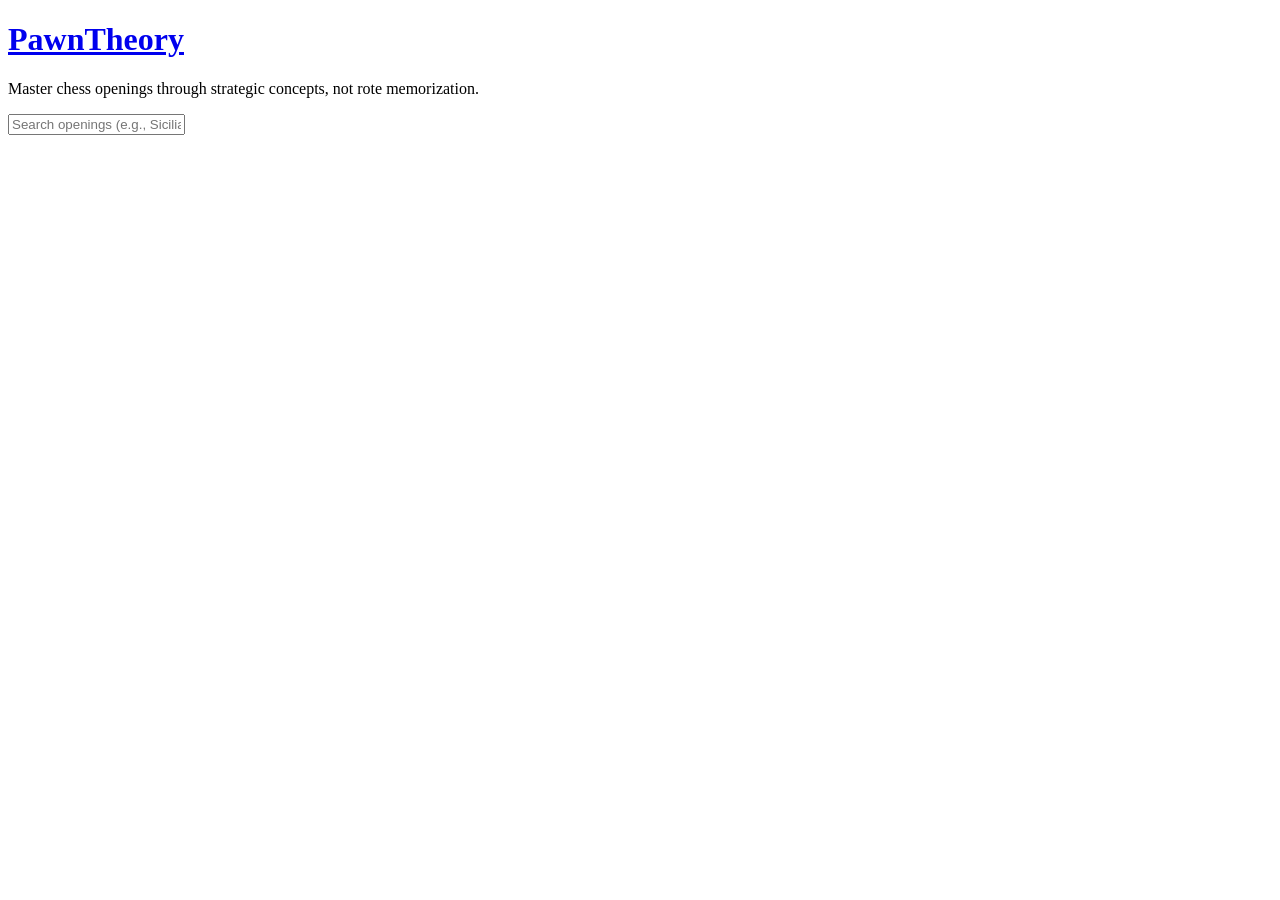
==== index.html @ f6e1261e "Create index.html" ====
<!DOCTYPE html>
<html lang="en">
<head>
    <meta charset="UTF-8">
    <meta name="viewport" content="width=device-width, initial-scale=1.0">
    <title>PawnTheory - Learn Chess Openings</title>
    <link rel="stylesheet" href="css/style.css">
</head>
<body>

    <header>
        <h1><a href="index.html">PawnTheory</a></h1>
        <p style="color: var(--text-muted); margin-top: 0.5rem;">Master chess openings through strategic concepts, not rote memorization.</p>
        <div class="search-container">
            <input type="text" id="searchBar" placeholder="Search openings (e.g., Sicilian, Italian)...">
        </div>
    </header>

    <main class="openings-grid" id="gridContainer">
        </main>

    <script src="js/openingsData.js"></script>
    <script src="js/script.js"></script>
</body>
</html>
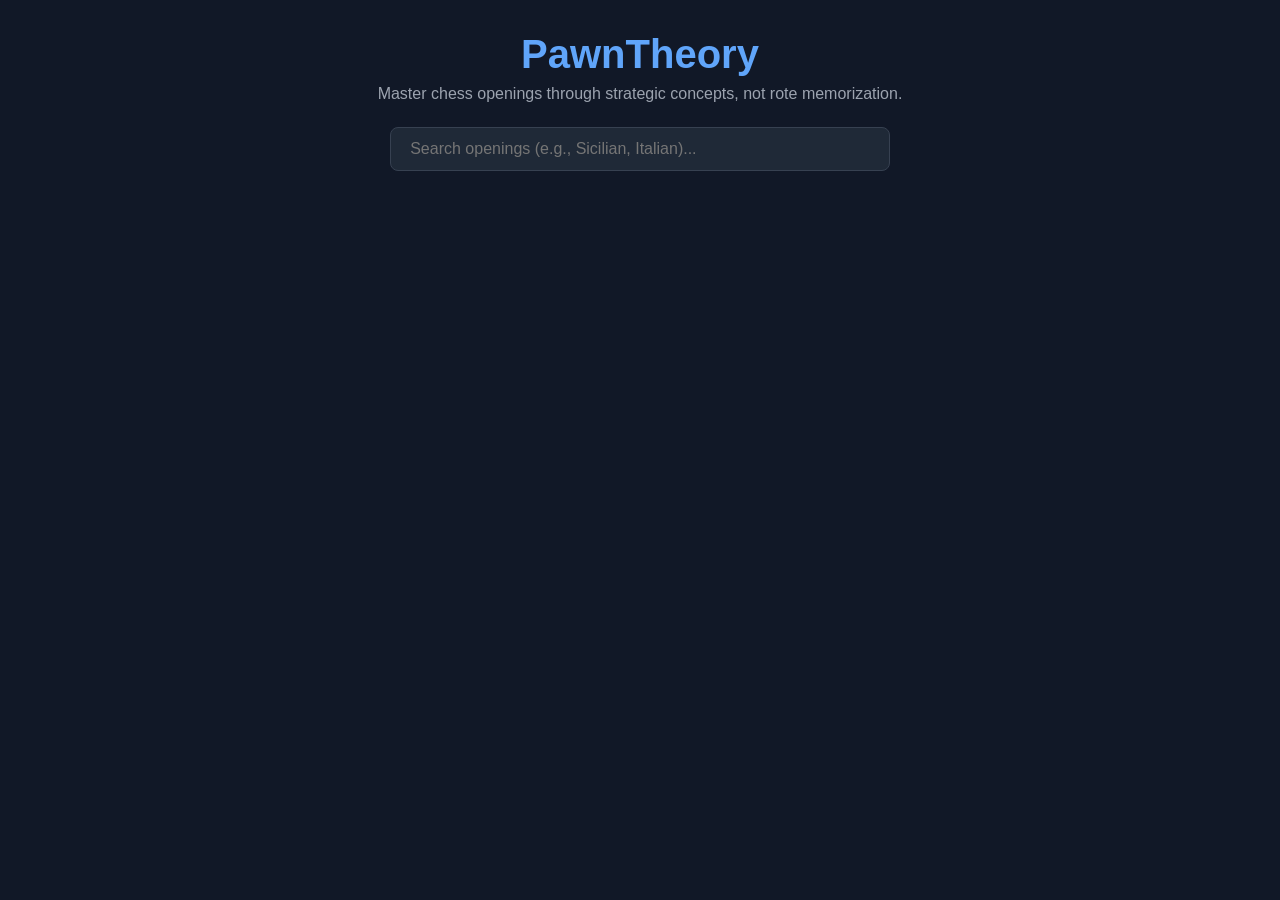
==== commit 2fd338fe: "Update index.html" ====
--- a/index.html
+++ b/index.html
@@ -12,7 +12,7 @@
         <h1><a href="index.html">PawnTheory</a></h1>
         <p style="color: var(--text-muted); margin-top: 0.5rem;">Master chess openings through strategic concepts, not rote memorization.</p>
         <div class="search-container">
-            <input type="text" id="searchBar" placeholder="Search openings (e.g., Sicilian, Italian)...">
+            <input type="text" id="searchBar" placeholder="Search openings (e.g., Sicilian, Italian)..." autocomplete="off">
         </div>
     </header>
 
--- a/css/style.css
+++ b/css/style.css
@@ -0,0 +1,252 @@
+/* css/style.css */
+:root {
+    --bg-main: #111827;
+    --bg-card: #1f2937;
+    --bg-card-hover: #374151;
+    --accent-blue: #60a5fa;
+    --accent-dark-blue: #2563eb;
+    --text-main: #f9fafb;
+    --text-muted: #9ca3af;
+    --border-color: #374151;
+    
+    --type-solid: #34d399;
+    --type-best: #60a5fa;
+    --type-risky: #f87171;
+}
+
+* {
+    box-sizing: border-box;
+    margin: 0;
+    padding: 0;
+    font-family: 'Segoe UI', Tahoma, Geneva, Verdana, sans-serif;
+}
+
+body {
+    background-color: var(--bg-main);
+    color: var(--text-main);
+    padding: 2rem;
+    min-height: 100vh;
+}
+
+header {
+    max-width: 1200px;
+    margin: 0 auto 3rem auto;
+    text-align: center;
+}
+
+header h1 a {
+    color: var(--accent-blue);
+    text-decoration: none;
+    font-size: 2.5rem;
+    font-weight: 800;
+}
+
+/* Homepage Search & Grid */
+.search-container {
+    margin: 1.5rem 0;
+}
+
+#searchBar {
+    width: 100%;
+    max-width: 500px;
+    padding: 0.75rem 1.2rem;
+    border-radius: 8px;
+    border: 1px solid var(--border-color);
+    background-color: var(--bg-card);
+    color: var(--text-main);
+    font-size: 1rem;
+}
+
+.openings-grid {
+    display: grid;
+    grid-template-columns: repeat(auto-fill, minmax(300px, 1fr));
+    gap: 1.5rem;
+    max-width: 1200px;
+    margin: 2rem auto;
+}
+
+.card {
+    background-color: var(--bg-card);
+    border: 1px solid var(--border-color);
+    padding: 1.5rem;
+    border-radius: 12px;
+    cursor: pointer;
+    display: block;
+    transition: transform 0.2s ease, border-color 0.2s ease, background-color 0.2s ease;
+}
+
+.card:hover {
+    transform: translateY(-4px);
+    background-color: var(--bg-card-hover);
+    border-color: var(--accent-blue);
+}
+
+.card h3 {
+    color: var(--accent-blue);
+    margin-bottom: 0.5rem;
+}
+
+.card p {
+    color: var(--text-muted);
+    font-size: 0.95rem;
+    line-height: 1.4;
+}
+
+/* Interactive Lesson Engine Workspace */
+.lesson-container {
+    max-width: 900px;
+    margin: 0 auto;
+}
+
+.back-btn {
+    background: none;
+    border: 1px solid var(--border-color);
+    color: var(--text-muted);
+    padding: 0.5rem 1rem;
+    border-radius: 6px;
+    cursor: pointer;
+    margin-bottom: 1.5rem;
+    transition: border-color 0.2s ease, color 0.2s ease;
+}
+
+.back-btn:hover {
+    color: var(--text-main);
+    border-color: var(--accent-blue);
+}
+
+.engine-workspace {
+    display: flex;
+    flex-direction: column;
+    gap: 2rem;
+    margin-bottom: 2rem;
+}
+
+.board-wrapper {
+    background-color: var(--bg-card);
+    padding: 1rem;
+    border-radius: 12px;
+    border: 1px solid var(--border-color);
+    box-shadow: 0 4px 6px rgba(0, 0, 0, 0.3);
+}
+
+.content-wrapper {
+    flex: 1;
+    display: flex;
+    flex-direction: column;
+    justify-content: center;
+}
+
+.moves-tracker {
+    background-color: var(--bg-card);
+    padding: 1rem;
+    border-radius: 8px;
+    margin-bottom: 1.5rem;
+    border-left: 4px solid var(--accent-blue);
+}
+
+.move-tag {
+    display: inline-block;
+    background: #111827;
+    padding: 0.25rem 0.5rem;
+    border-radius: 4px;
+    margin-right: 0.5rem;
+    font-family: monospace;
+    font-size: 1rem;
+}
+
+.theory-block {
+    margin-bottom: 2rem;
+}
+
+.theory-block h2 {
+    margin-bottom: 0.5rem;
+}
+
+.theory-block p {
+    color: var(--text-muted);
+    line-height: 1.6;
+}
+
+/* Branch Options Layout Tree */
+.branches-container {
+    display: flex;
+    flex-direction: column;
+    gap: 1rem;
+    margin-top: 1.5rem;
+}
+
+.branch-option {
+    background-color: var(--bg-card);
+    border: 1px solid var(--border-color);
+    padding: 1.25rem;
+    border-radius: 8px;
+    cursor: pointer;
+    text-align: left;
+    transition: border-color 0.2s ease, background-color 0.2s ease;
+}
+
+.branch-option:hover {
+    border-color: var(--accent-blue);
+    background-color: var(--bg-card-hover);
+}
+
+.branch-header {
+    display: flex;
+    justify-content: space-between;
+    align-items: center;
+    margin-bottom: 0.5rem;
+}
+
+.branch-title {
+    color: var(--text-main);
+    font-weight: bold;
+    font-size: 1.1rem;
+}
+
+.badge {
+    padding: 0.25rem 0.6rem;
+    border-radius: 4px;
+    font-size: 0.75rem;
+    text-transform: uppercase;
+    font-weight: bold;
+}
+
+.badge-solid { background-color: rgba(52, 211, 153, 0.2); color: var(--type-solid); }
+.badge-best { background-color: rgba(96, 165, 250, 0.2); color: var(--type-best); }
+.badge-risky { background-color: rgba(248, 113, 113, 0.2); color: var(--type-risky); }
+
+.branch-desc {
+    color: var(--text-muted);
+    font-size: 0.95rem;
+    line-height: 1.4;
+    display: none; /* Hidden until card selection state triggers active */
+}
+
+.branch-moves {
+    margin-top: 0.75rem;
+    font-family: monospace;
+    color: var(--accent-blue);
+    display: none;
+}
+
+/* Active feedback panel states */
+.branch-option.selected {
+    border-width: 2px;
+    background-color: var(--bg-card-hover);
+}
+
+.branch-option.selected .branch-desc,
+.branch-option.selected .branch-moves {
+    display: block;
+}
+
+/* Desktop layout styling adjustments */
+@media (min-width: 768px) {
+    .engine-workspace {
+        flex-direction: row;
+        align-items: flex-start;
+    }
+    .board-wrapper {
+        flex: 0 0 400px;
+    }
+}
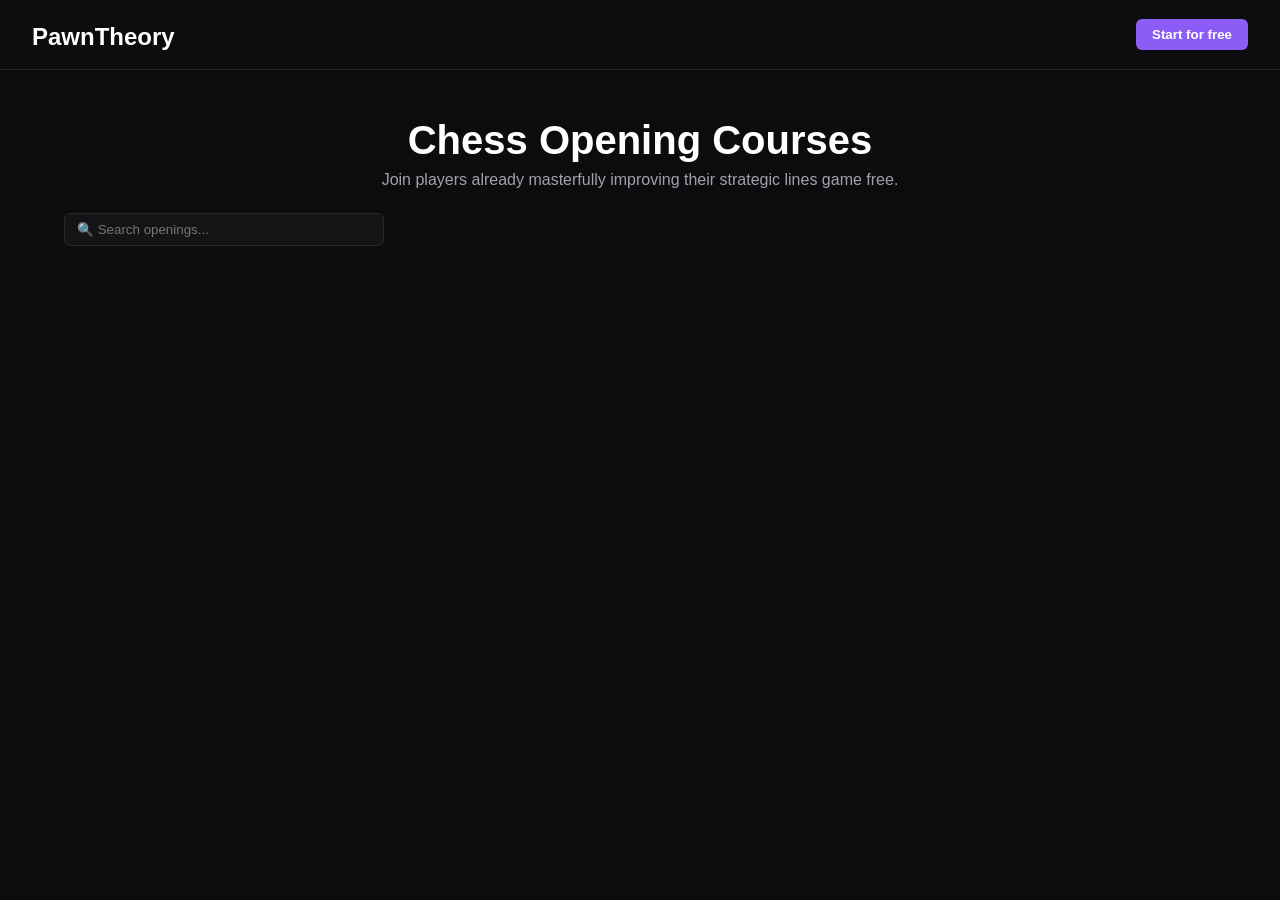
==== commit 74b93122: "Update index.html" ====
--- a/index.html
+++ b/index.html
@@ -3,23 +3,63 @@
 <head>
     <meta charset="UTF-8">
     <meta name="viewport" content="width=device-width, initial-scale=1.0">
-    <title>PawnTheory - Learn Chess Openings</title>
+    <title>PawnTheory - Chess Opening Courses</title>
     <link rel="stylesheet" href="css/style.css">
 </head>
 <body>
 
     <header>
         <h1><a href="index.html">PawnTheory</a></h1>
-        <p style="color: var(--text-muted); margin-top: 0.5rem;">Master chess openings through strategic concepts, not rote memorization.</p>
-        <div class="search-container">
-            <input type="text" id="searchBar" placeholder="Search openings (e.g., Sicilian, Italian)..." autocomplete="off">
+        <div class="nav-right-actions">
+            <button class="btn-purple">Start for free</button>
         </div>
     </header>
+
+    <section class="dashboard-title-section">
+        <h2>Chess Opening Courses</h2>
+        <p>Join players already masterfully improving their strategic lines game free.</p>
+    </section>
+
+    <div class="search-bar-row">
+        <input type="text" id="searchBar" placeholder="🔍 Search openings...">
+    </div>
 
     <main class="openings-grid" id="gridContainer">
         </main>
 
     <script src="js/openingsData.js"></script>
-    <script src="js/script.js"></script>
+    <script>
+        document.addEventListener("DOMContentLoaded", () => {
+            const gridContainer = document.getElementById("gridContainer");
+            const searchBar = document.getElementById("searchBar");
+
+            function populateGrid(filter = "") {
+                gridContainer.innerHTML = "";
+                for (const key in openingsData) {
+                    const op = openingsData[key];
+                    if (op.name.toLowerCase().includes(filter.toLowerCase())) {
+                        const card = document.createElement("div");
+                        card.className = "card";
+                        card.innerHTML = `
+                            <div class="card-mini-board-preview"></div>
+                            <div class="card-info-content">
+                                <div>
+                                    <h3>${op.name}</h3>
+                                    <p>${op.description}</p>
+                                </div>
+                                <div class="card-action-footer-text">Try the first line →</div>
+                            </div>
+                        `;
+                        card.addEventListener("click", () => {
+                            window.location.href = `lesson.html?opening=${key}`;
+                        });
+                        gridContainer.appendChild(card);
+                    }
+                }
+            }
+            searchBar.addEventListener("input", (e) => populateGrid(e.target.value));
+            populateGrid("");
+        });
+    </script>
 </body>
 </html>
--- a/css/style.css
+++ b/css/style.css
@@ -1,252 +1,297 @@
 /* css/style.css */
 :root {
-    --bg-main: #111827;
-    --bg-card: #1f2937;
-    --bg-card-hover: #374151;
-    --accent-blue: #60a5fa;
-    --accent-dark-blue: #2563eb;
-    --text-main: #f9fafb;
-    --text-muted: #9ca3af;
-    --border-color: #374151;
-    
-    --type-solid: #34d399;
-    --type-best: #60a5fa;
-    --type-risky: #f87171;
+    --bg-main: #0c0c0e;
+    --bg-panel: #141416;
+    --bg-card: #18181b;
+    --border-color: #27272a;
+    --text-primary: #ffffff;
+    --text-secondary: #a1a1aa;
+    --accent-purple: #8b5cf6;
 }
 
 * {
     box-sizing: border-box;
     margin: 0;
     padding: 0;
-    font-family: 'Segoe UI', Tahoma, Geneva, Verdana, sans-serif;
+    font-family: -apple-system, BlinkMacSystemFont, "Segoe UI", Roboto, Helvetica, Arial, sans-serif;
 }
 
 body {
     background-color: var(--bg-main);
-    color: var(--text-main);
-    padding: 2rem;
+    color: var(--text-primary);
     min-height: 100vh;
-}
-
+    display: flex;
+    flex-direction: column;
+}
+
+/* Header Navbar Configuration */
 header {
-    max-width: 1200px;
-    margin: 0 auto 3rem auto;
+    background-color: var(--bg-main);
+    padding: 1rem 2rem;
+    display: flex;
+    justify-content: space-between;
+    align-items: center;
+    border-bottom: 1px solid var(--border-color);
+}
+
+header h1 a {
+    color: var(--text-primary);
+    text-decoration: none;
+    font-size: 1.5rem;
+    font-weight: 700;
+}
+
+.nav-right-actions {
+    display: flex;
+    gap: 1rem;
+    align-items: center;
+}
+
+.btn-purple {
+    background-color: var(--accent-purple);
+    color: white;
+    border: none;
+    padding: 0.5rem 1rem;
+    border-radius: 6px;
+    font-weight: 600;
+    cursor: pointer;
+}
+
+/* Dashboard UI Layout Grid */
+.dashboard-title-section {
     text-align: center;
-}
-
-header h1 a {
-    color: var(--accent-blue);
-    text-decoration: none;
+    margin: 3rem auto 1.5rem auto;
+}
+
+.dashboard-title-section h2 {
     font-size: 2.5rem;
     font-weight: 800;
-}
-
-/* Homepage Search & Grid */
-.search-container {
-    margin: 1.5rem 0;
+    margin-bottom: 0.5rem;
+}
+
+.dashboard-title-section p {
+    color: var(--text-secondary);
+}
+
+.search-bar-row {
+    max-width: 1200px;
+    width: 100%;
+    margin: 0 auto 2rem auto;
+    padding: 0 1.5rem;
 }
 
 #searchBar {
     width: 100%;
-    max-width: 500px;
-    padding: 0.75rem 1.2rem;
-    border-radius: 8px;
-    border: 1px solid var(--border-color);
-    background-color: var(--bg-card);
-    color: var(--text-main);
-    font-size: 1rem;
+    max-width: 320px;
+    padding: 0.5rem 0.75rem;
+    background-color: var(--bg-panel);
+    border: 1px solid var(--border-color);
+    border-radius: 6px;
+    color: white;
 }
 
 .openings-grid {
     display: grid;
-    grid-template-columns: repeat(auto-fill, minmax(300px, 1fr));
-    gap: 1.5rem;
+    grid-template-columns: repeat(auto-fill, minmax(500px, 1fr));
+    gap: 2rem;
     max-width: 1200px;
+    width: 100%;
+    margin: 0 auto;
+    padding: 0 1.5rem 3rem 1.5rem;
+}
+
+/* Horizontal Chessreps Style Dashboard Cards */
+.card {
+    background-color: var(--bg-panel);
+    border: 1px solid var(--border-color);
+    border-radius: 12px;
+    padding: 1.25rem;
+    display: flex;
+    gap: 1.25rem;
+    cursor: pointer;
+    align-items: center;
+    transition: transform 0.15s ease, border-color 0.15s ease;
+}
+
+.card:hover {
+    transform: translateY(-2px);
+    border-color: #3f3f46;
+}
+
+.card-mini-board-preview {
+    width: 140px;
+    height: 140px;
+    background-color: #3f3f46;
+    border-radius: 6px;
+    flex-shrink: 0;
+    background-image: url('data:image/svg+xml;utf8,<svg xmlns="http://www.w3.org/2000/svg" width="100" height="100" viewBox="0 0 2 2"><rect width="1" height="1" fill="%23d4a373"/><rect x="1" y="1" width="1" height="1" fill="%23d4a373"/><rect x="1" width="1" height="1" fill="%23fefae0"/><rect y="1" width="1" height="1" fill="%23fefae0"/></svg>');
+    background-size: 35px 35px;
+}
+
+.card-info-content {
+    flex: 1;
+    display: flex;
+    flex-direction: column;
+    height: 100%;
+    justify-content: space-between;
+}
+
+.card-info-content h3 {
+    font-size: 1.25rem;
+    margin-bottom: 0.5rem;
+}
+
+.card-info-content p {
+    color: var(--text-secondary);
+    font-size: 0.85rem;
+    line-height: 1.4;
+    margin-bottom: 1rem;
+}
+
+.card-action-footer-text {
+    font-size: 0.85rem;
+    color: var(--text-secondary);
+    font-weight: 500;
+}
+
+/* --- CHESSREPS SPLIT GAME CONTAINER WORKSPACE --- */
+.lesson-workspace-wrapper {
+    display: flex;
+    max-width: 1100px;
+    width: 100%;
     margin: 2rem auto;
-}
-
-.card {
+    padding: 0 1.5rem;
+    gap: 3rem;
+    align-items: flex-start;
+}
+
+.board-pane-left {
+    flex: 0 0 500px;
+    width: 500px;
+}
+
+.interactive-panel-right {
+    flex: 1;
+    background-color: var(--bg-panel);
+    border: 1px solid var(--border-color);
+    border-radius: 12px;
+    padding: 1.5rem;
+    min-height: 450px;
+    display: flex;
+    flex-direction: column;
+}
+
+.interactive-panel-header {
+    display: flex;
+    gap: 0.5rem;
+    align-items: center;
+    color: var(--text-secondary);
+    font-size: 0.9rem;
+    margin-bottom: 1.5rem;
+}
+
+/* Sharp White Speech Bubble Component */
+.coach-speech-row {
+    display: flex;
+    align-items: flex-start;
+    gap: 1rem;
+    margin-bottom: 2rem;
+}
+
+.pawn-avatar-icon {
+    width: 32px;
+    height: 32px;
+    object-fit: contain;
+    flex-shrink: 0;
+    margin-top: 0.25rem;
+}
+
+.speech-bubble-white {
+    background-color: #ffffff;
+    color: #121214;
+    padding: 1.2rem;
+    border-radius: 8px;
+    position: relative;
+    flex: 1;
+    font-size: 0.95rem;
+    line-height: 1.5;
+    font-weight: 500;
+    box-shadow: 0 4px 12px rgba(0,0,0,0.15);
+}
+
+/* Speech Bubble Triangular Point Tail */
+.speech-bubble-white::before {
+    content: "";
+    position: absolute;
+    left: -8px;
+    top: 14px;
+    width: 0;
+    height: 0;
+    border-top: 8px solid transparent;
+    border-bottom: 8px solid transparent;
+    border-right: 8px solid #ffffff;
+}
+
+/* Bottom Actions Control Footer */
+.action-footer-row {
+    margin-top: auto;
+    padding-top: 1.5rem;
+    border-top: 1px solid var(--border-color);
+    display: flex;
+    justify-content: space-between;
+    align-items: center;
+}
+
+.footer-btn-outline {
+    background: transparent;
+    border: 1px solid var(--border-color);
+    color: var(--text-secondary);
+    padding: 0.5rem 1rem;
+    border-radius: 6px;
+    cursor: pointer;
+    font-size: 0.9rem;
+}
+
+.footer-btn-outline:hover {
+    color: white;
+    border-color: #3f3f46;
+}
+
+.arrow-controls-box {
+    display: flex;
+    gap: 0.5rem;
+}
+
+.arrow-btn {
+    background-color: var(--bg-main);
+    border: 1px solid var(--border-color);
+    color: white;
+    width: 36px;
+    height: 36px;
+    display: flex;
+    align-items: center;
+    justify-content: center;
+    border-radius: 6px;
+    cursor: pointer;
+    font-weight: bold;
+}
+
+.arrow-btn:hover {
     background-color: var(--bg-card);
-    border: 1px solid var(--border-color);
-    padding: 1.5rem;
-    border-radius: 12px;
-    cursor: pointer;
-    display: block;
-    transition: transform 0.2s ease, border-color 0.2s ease, background-color 0.2s ease;
-}
-
-.card:hover {
-    transform: translateY(-4px);
-    background-color: var(--bg-card-hover);
-    border-color: var(--accent-blue);
-}
-
-.card h3 {
-    color: var(--accent-blue);
-    margin-bottom: 0.5rem;
-}
-
-.card p {
-    color: var(--text-muted);
-    font-size: 0.95rem;
-    line-height: 1.4;
-}
-
-/* Interactive Lesson Engine Workspace */
-.lesson-container {
-    max-width: 900px;
-    margin: 0 auto;
-}
-
-.back-btn {
-    background: none;
-    border: 1px solid var(--border-color);
-    color: var(--text-muted);
-    padding: 0.5rem 1rem;
-    border-radius: 6px;
-    cursor: pointer;
-    margin-bottom: 1.5rem;
-    transition: border-color 0.2s ease, color 0.2s ease;
-}
-
-.back-btn:hover {
-    color: var(--text-main);
-    border-color: var(--accent-blue);
-}
-
-.engine-workspace {
-    display: flex;
-    flex-direction: column;
-    gap: 2rem;
-    margin-bottom: 2rem;
-}
-
-.board-wrapper {
-    background-color: var(--bg-card);
-    padding: 1rem;
-    border-radius: 12px;
-    border: 1px solid var(--border-color);
-    box-shadow: 0 4px 6px rgba(0, 0, 0, 0.3);
-}
-
-.content-wrapper {
-    flex: 1;
-    display: flex;
-    flex-direction: column;
-    justify-content: center;
-}
-
-.moves-tracker {
-    background-color: var(--bg-card);
-    padding: 1rem;
-    border-radius: 8px;
-    margin-bottom: 1.5rem;
-    border-left: 4px solid var(--accent-blue);
-}
-
-.move-tag {
-    display: inline-block;
-    background: #111827;
-    padding: 0.25rem 0.5rem;
-    border-radius: 4px;
-    margin-right: 0.5rem;
-    font-family: monospace;
-    font-size: 1rem;
-}
-
-.theory-block {
-    margin-bottom: 2rem;
-}
-
-.theory-block h2 {
-    margin-bottom: 0.5rem;
-}
-
-.theory-block p {
-    color: var(--text-muted);
-    line-height: 1.6;
-}
-
-/* Branch Options Layout Tree */
-.branches-container {
-    display: flex;
-    flex-direction: column;
-    gap: 1rem;
-    margin-top: 1.5rem;
-}
-
-.branch-option {
-    background-color: var(--bg-card);
-    border: 1px solid var(--border-color);
-    padding: 1.25rem;
-    border-radius: 8px;
-    cursor: pointer;
-    text-align: left;
-    transition: border-color 0.2s ease, background-color 0.2s ease;
-}
-
-.branch-option:hover {
-    border-color: var(--accent-blue);
-    background-color: var(--bg-card-hover);
-}
-
-.branch-header {
-    display: flex;
-    justify-content: space-between;
-    align-items: center;
-    margin-bottom: 0.5rem;
-}
-
-.branch-title {
-    color: var(--text-main);
-    font-weight: bold;
-    font-size: 1.1rem;
-}
-
-.badge {
-    padding: 0.25rem 0.6rem;
-    border-radius: 4px;
-    font-size: 0.75rem;
-    text-transform: uppercase;
-    font-weight: bold;
-}
-
-.badge-solid { background-color: rgba(52, 211, 153, 0.2); color: var(--type-solid); }
-.badge-best { background-color: rgba(96, 165, 250, 0.2); color: var(--type-best); }
-.badge-risky { background-color: rgba(248, 113, 113, 0.2); color: var(--type-risky); }
-
-.branch-desc {
-    color: var(--text-muted);
-    font-size: 0.95rem;
-    line-height: 1.4;
-    display: none; /* Hidden until card selection state triggers active */
-}
-
-.branch-moves {
-    margin-top: 0.75rem;
-    font-family: monospace;
-    color: var(--accent-blue);
-    display: none;
-}
-
-/* Active feedback panel states */
-.branch-option.selected {
-    border-width: 2px;
-    background-color: var(--bg-card-hover);
-}
-
-.branch-option.selected .branch-desc,
-.branch-option.selected .branch-moves {
-    display: block;
-}
-
-/* Desktop layout styling adjustments */
-@media (min-width: 768px) {
-    .engine-workspace {
-        flex-direction: row;
-        align-items: flex-start;
+}
+
+/* Mobile Fallback Scales */
+@media (max-width: 900px) {
+    .lesson-workspace-wrapper {
+        flex-direction: column;
+        align-items: center;
     }
-    .board-wrapper {
-        flex: 0 0 400px;
+    .board-pane-left {
+        width: 100%;
+        max-width: 500px;
+        flex: none;
     }
-}
+    .openings-grid {
+        grid-template-columns: 1fr;
+    }
+}
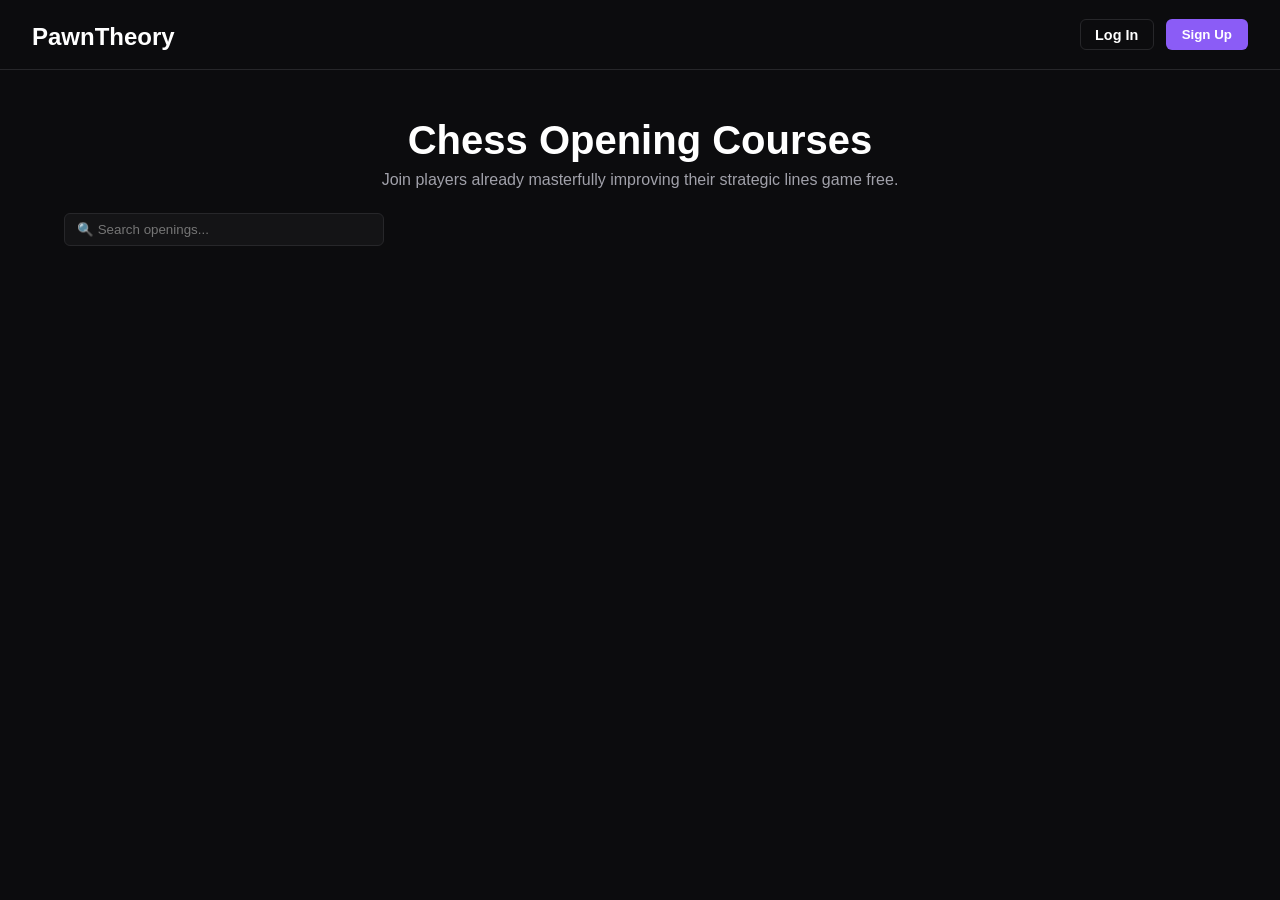
==== commit 088781e1: "Update index.html" ====
--- a/index.html
+++ b/index.html
@@ -5,13 +5,36 @@
     <meta name="viewport" content="width=device-width, initial-scale=1.0">
     <title>PawnTheory - Chess Opening Courses</title>
     <link rel="stylesheet" href="css/style.css">
+    <style>
+        /* Small styling adjustments to make the auth buttons fit perfectly */
+        .auth-button-group {
+            display: flex;
+            gap: 0.75rem;
+            align-items: center;
+        }
+        .btn-login {
+            background: transparent;
+            border: 1px solid var(--border-color);
+            color: var(--text-primary);
+            padding: 0.4rem 0.9rem;
+            border-radius: 6px;
+            font-weight: 600;
+            cursor: pointer;
+            font-size: 0.9rem;
+            transition: background 0.1s;
+        }
+        .btn-login:hover {
+            background-color: var(--bg-card);
+        }
+    </style>
 </head>
 <body>
 
     <header>
         <h1><a href="index.html">PawnTheory</a></h1>
-        <div class="nav-right-actions">
-            <button class="btn-purple">Start for free</button>
+        <div class="auth-button-group">
+            <button class="btn-login">Log In</button>
+            <button class="btn-purple">Sign Up</button>
         </div>
     </header>
 
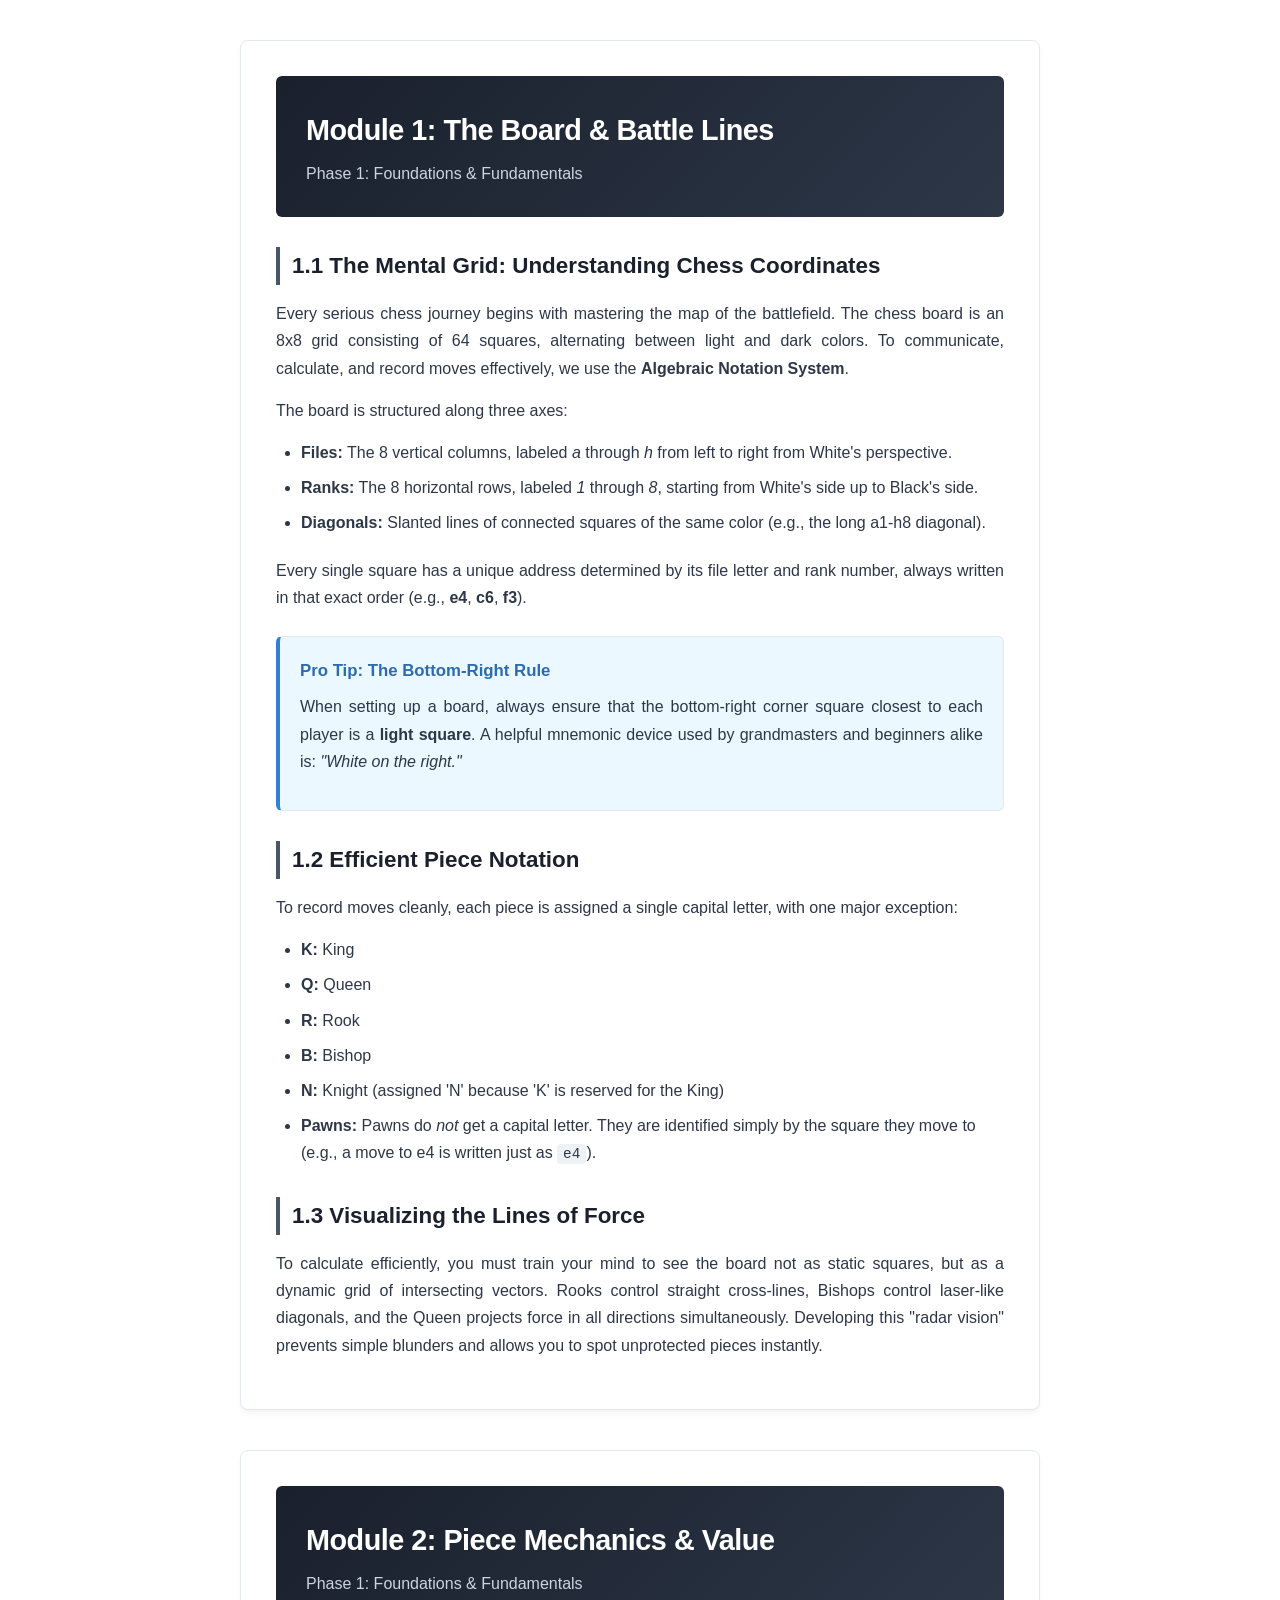
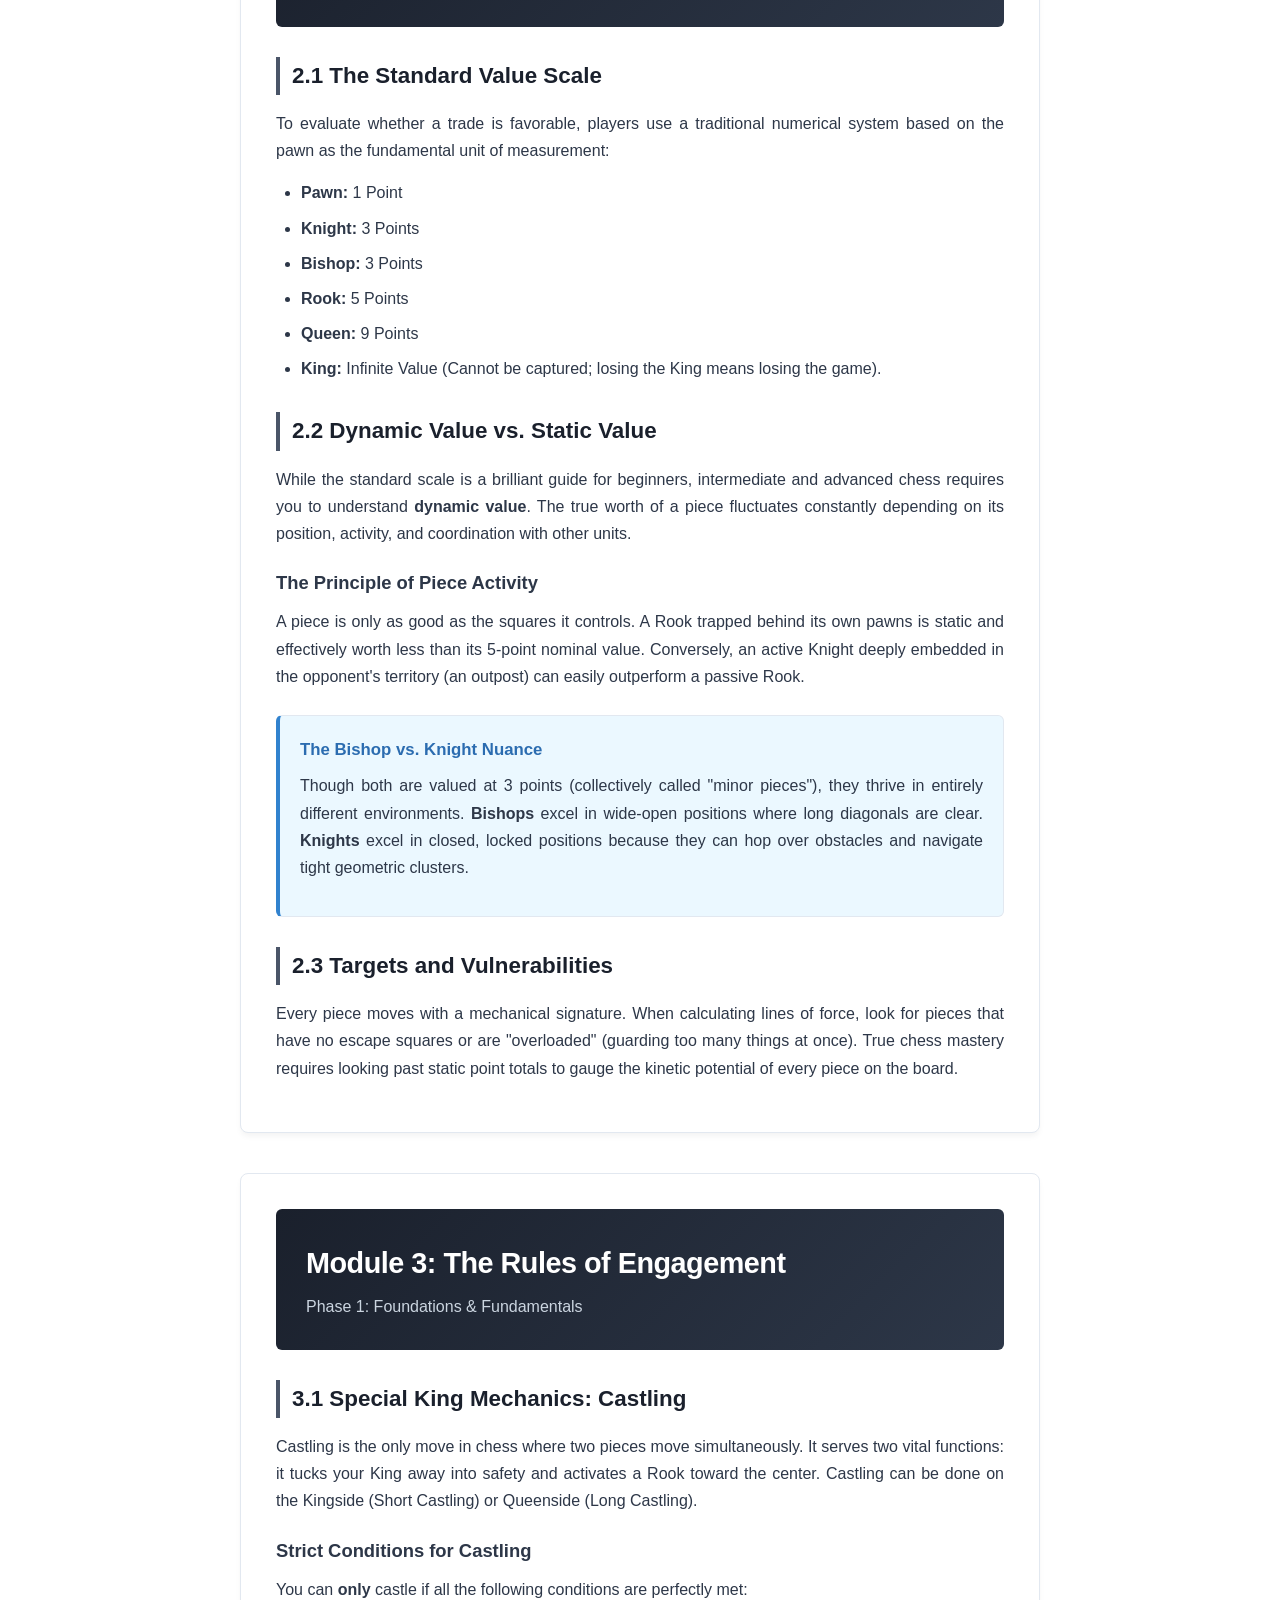
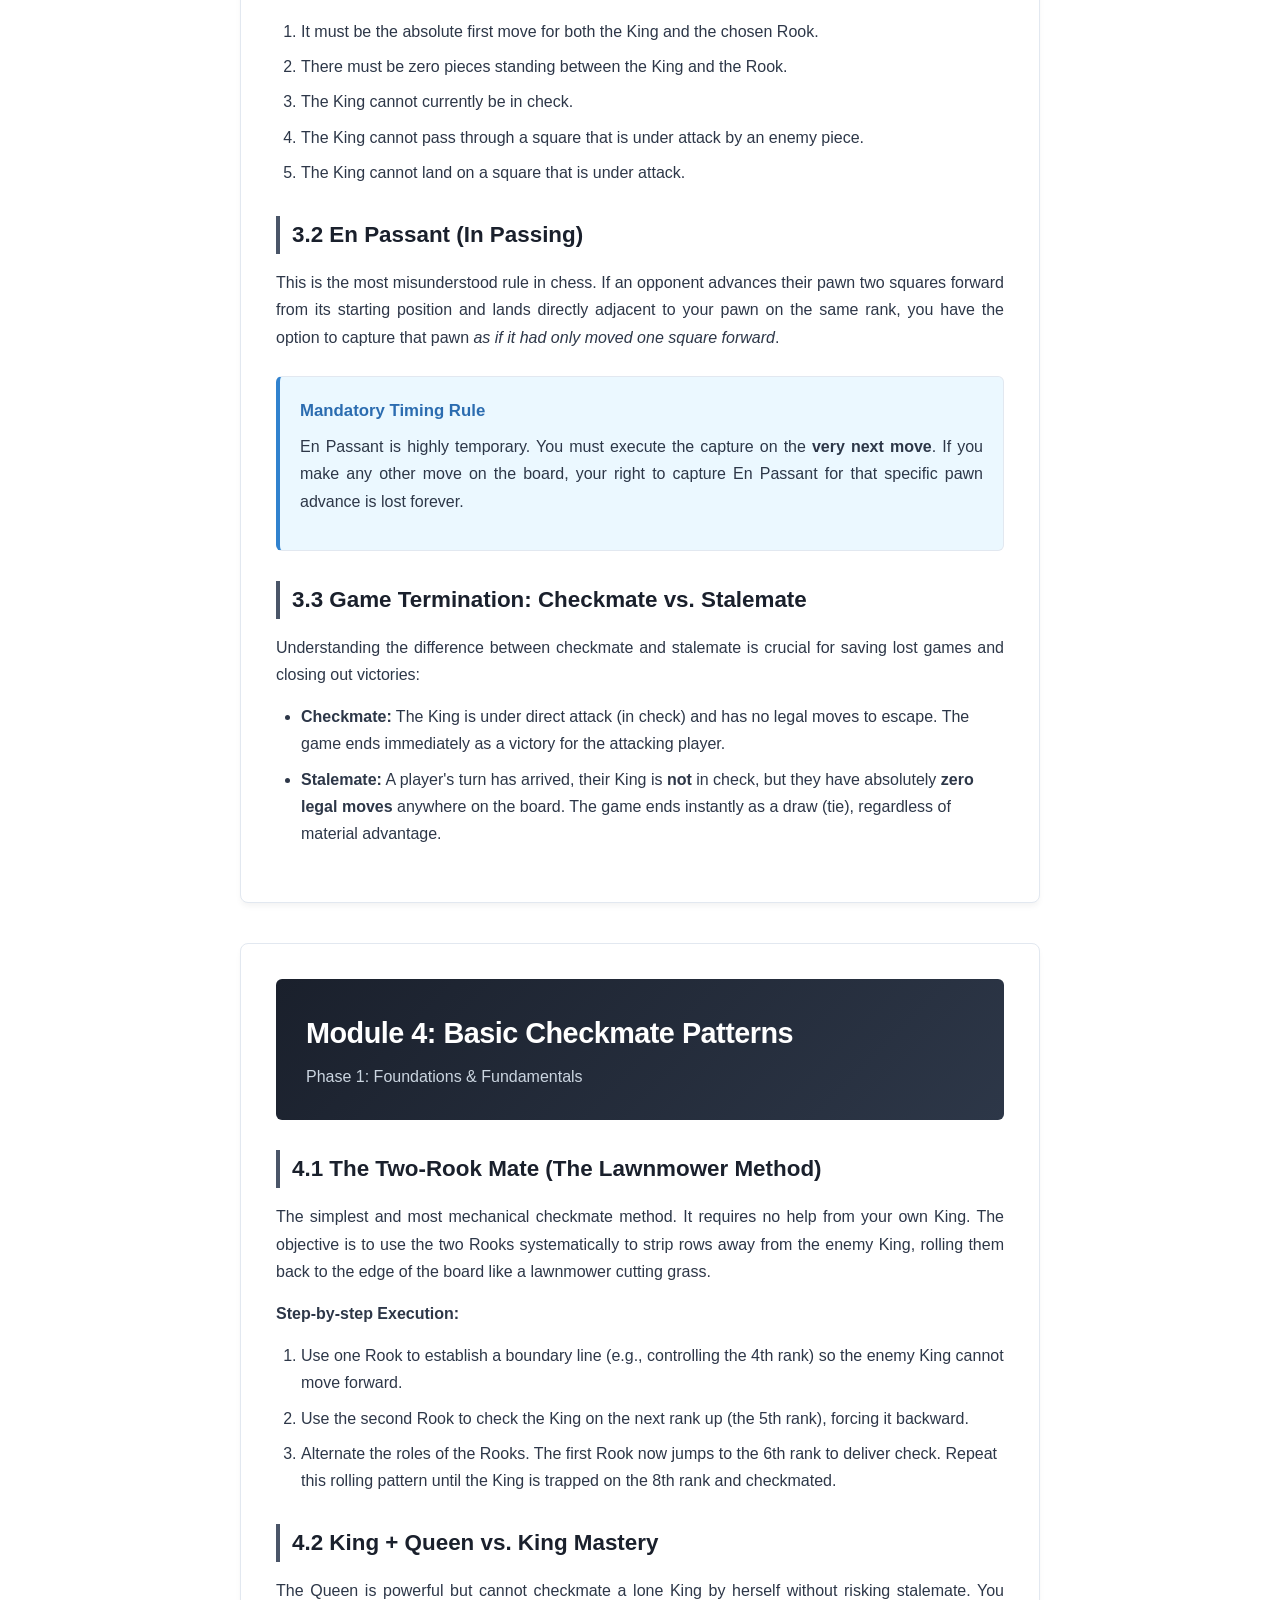
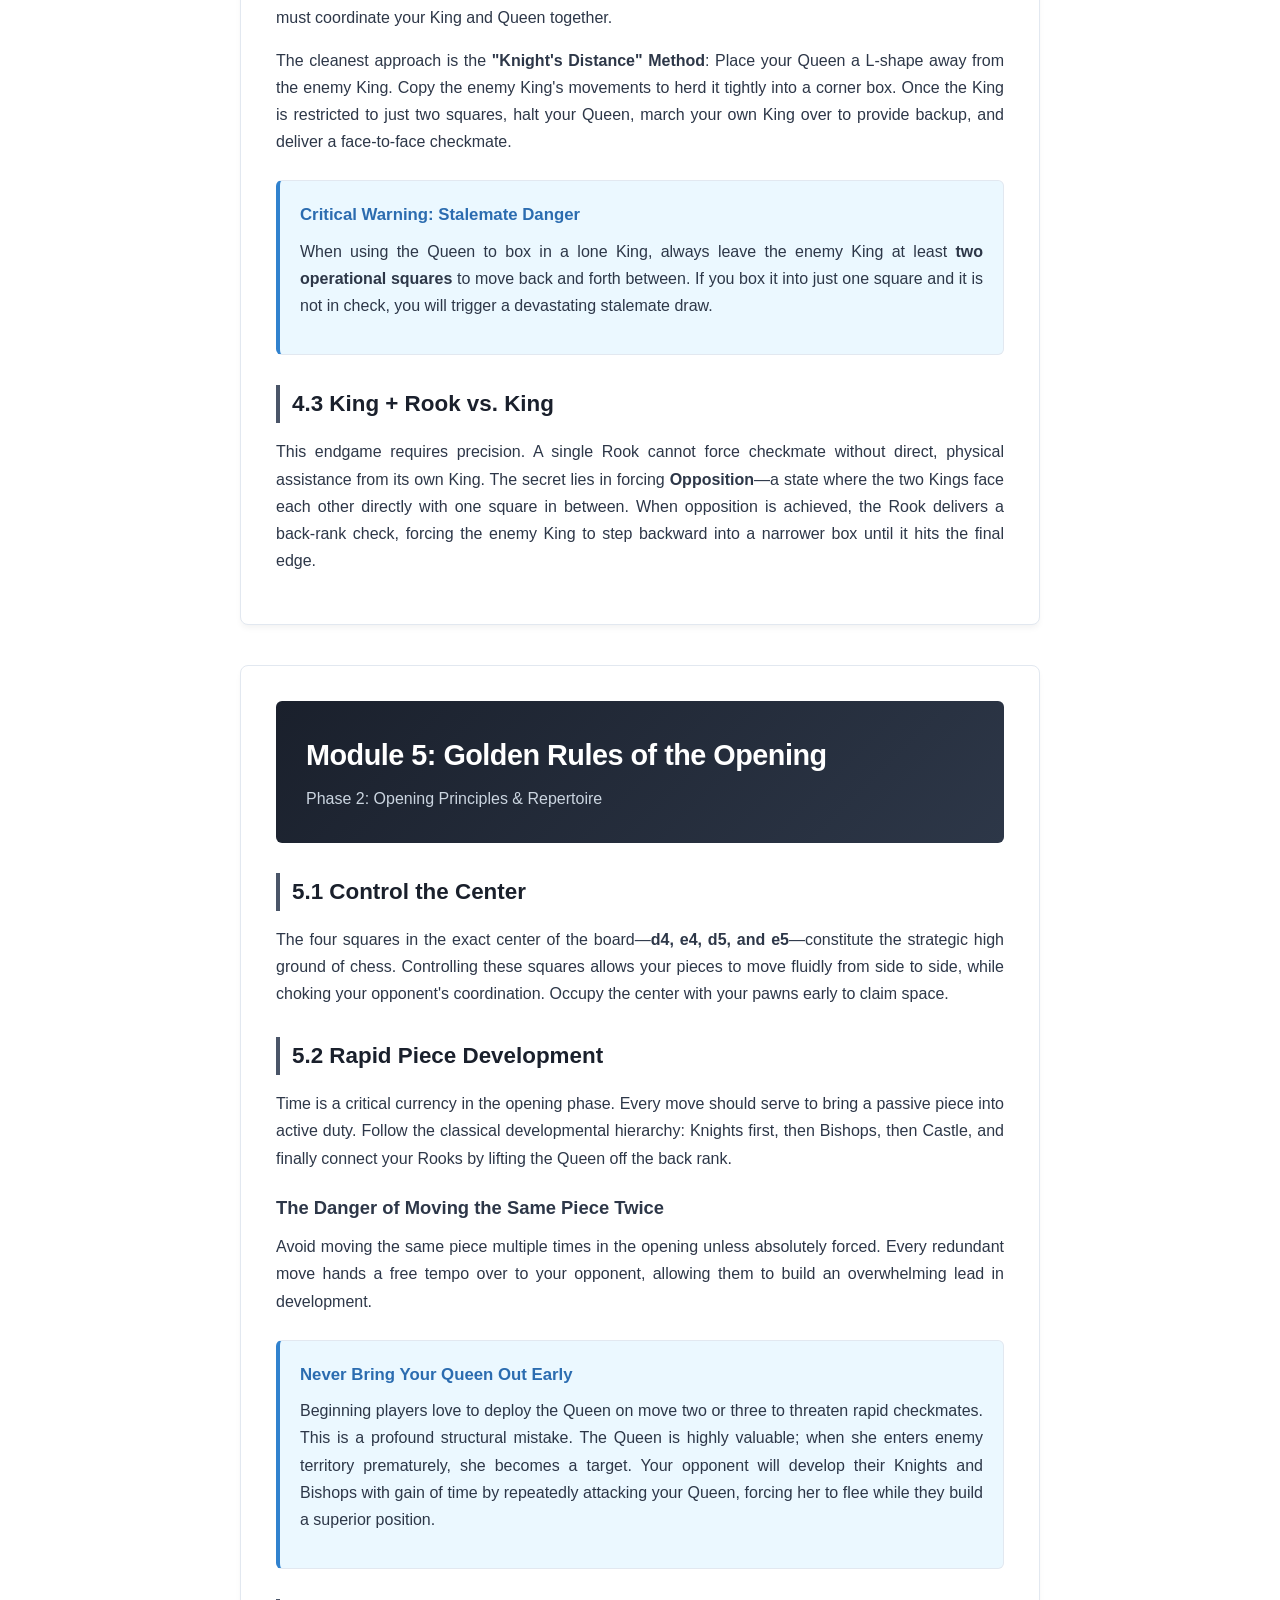
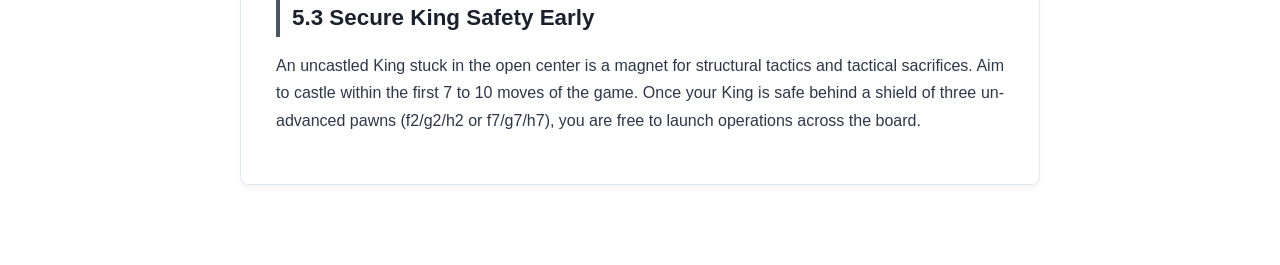
==== commit c321fbbe: "Create index.html" ====
--- a/index.html
+++ b/index.html
@@ -3,86 +3,290 @@
 <head>
     <meta charset="UTF-8">
     <meta name="viewport" content="width=device-width, initial-scale=1.0">
-    <title>PawnTheory - Chess Opening Courses</title>
-    <link rel="stylesheet" href="css/style.css">
+    <title>Pawntheory Mastery Series — Modules 1-5</title>
     <style>
-        /* Small styling adjustments to make the auth buttons fit perfectly */
-        .auth-button-group {
-            display: flex;
-            gap: 0.75rem;
-            align-items: center;
-        }
-        .btn-login {
-            background: transparent;
+        :root {
+            --bg-primary: #ffffff;
+            --bg-secondary: #f7fafc;
+            --text-main: #2d3748;
+            --text-muted: #718096;
+            --accent-dark: #1a202c;
+            --accent-blue: #3182ce;
+            --border-color: #e2e8f0;
+            --pro-tip-bg: #ebf8ff;
+        }
+
+        body {
+            font-family: -apple-system, BlinkMacSystemFont, "Segoe UI", Roboto, Helvetica, Arial, sans-serif;
+            color: var(--text-main);
+            line-height: 1.7;
+            background-color: var(--bg-primary);
+            margin: 0;
+            padding: 0;
+        }
+
+        .container {
+            max-width: 800px;
+            margin: 0 auto;
+            padding: 40px 20px;
+        }
+
+        .module-card {
+            background: var(--bg-primary);
             border: 1px solid var(--border-color);
-            color: var(--text-primary);
-            padding: 0.4rem 0.9rem;
+            border-radius: 8px;
+            padding: 35px;
+            margin-bottom: 40px;
+            box-shadow: 0 4px 6px -1px rgba(0, 0, 0, 0.05);
+        }
+
+        .header-banner {
+            background: linear-gradient(135deg, var(--accent-dark) 0%, #2d3748 100%);
+            color: white;
+            padding: 30px;
             border-radius: 6px;
+            margin-bottom: 30px;
+        }
+
+        .header-banner h1 {
+            margin: 0;
+            font-size: 1.8rem;
+            font-weight: 700;
+            letter-spacing: -0.5px;
+        }
+
+        .header-banner p {
+            margin: 5px 0 0 0;
+            font-size: 1rem;
+            color: #cbd5e0;
+        }
+
+        h2 {
+            color: var(--accent-dark);
+            font-size: 1.4rem;
             font-weight: 600;
-            cursor: pointer;
-            font-size: 0.9rem;
-            transition: background 0.1s;
-        }
-        .btn-login:hover {
-            background-color: var(--bg-card);
+            margin-top: 30px;
+            margin-bottom: 15px;
+            border-left: 4px solid #4a5568;
+            padding-left: 12px;
+        }
+
+        h3 {
+            color: #2d3748;
+            font-size: 1.15rem;
+            font-weight: 600;
+            margin-top: 20px;
+            margin-bottom: 10px;
+        }
+
+        p {
+            margin-top: 0;
+            margin-bottom: 15px;
+            text-align: justify;
+        }
+
+        ul, ol {
+            margin-top: 0;
+            margin-bottom: 20px;
+            padding-left: 25px;
+        }
+
+        li {
+            margin-bottom: 8px;
+        }
+
+        .highlight-box {
+            background-color: var(--bg-secondary);
+            border: 1px solid var(--border-color);
+            border-radius: 6px;
+            padding: 20px;
+            margin: 25px 0;
+        }
+
+        .highlight-box.pro-tip {
+            border-left: 4px solid var(--accent-blue);
+            background-color: var(--pro-tip-bg);
+        }
+
+        .highlight-box h4 {
+            margin-top: 0;
+            margin-bottom: 8px;
+            color: #2b6cb0;
+            font-size: 1.05rem;
+        }
+
+        code {
+            font-family: SFMono-Regular, Consolas, "Liberation Mono", Menlo, monospace;
+            background-color: #edf2f7;
+            padding: 2px 6px;
+            border-radius: 4px;
+            font-size: 0.9em;
         }
     </style>
 </head>
 <body>
 
-    <header>
-        <h1><a href="index.html">PawnTheory</a></h1>
-        <div class="auth-button-group">
-            <button class="btn-login">Log In</button>
-            <button class="btn-purple">Sign Up</button>
-        </div>
-    </header>
-
-    <section class="dashboard-title-section">
-        <h2>Chess Opening Courses</h2>
-        <p>Join players already masterfully improving their strategic lines game free.</p>
-    </section>
-
-    <div class="search-bar-row">
-        <input type="text" id="searchBar" placeholder="🔍 Search openings...">
+    <div class="container">
+
+        <article class="module-card">
+            <div class="header-banner">
+                <h1>Module 1: The Board & Battle Lines</h1>
+                <p>Phase 1: Foundations & Fundamentals</p>
+            </div>
+            
+            <h2>1.1 The Mental Grid: Understanding Chess Coordinates</h2>
+            <p>Every serious chess journey begins with mastering the map of the battlefield. The chess board is an 8x8 grid consisting of 64 squares, alternating between light and dark colors. To communicate, calculate, and record moves effectively, we use the <strong>Algebraic Notation System</strong>.</p>
+            <p>The board is structured along three axes:</p>
+            <ul>
+                <li><strong>Files:</strong> The 8 vertical columns, labeled <em>a</em> through <em>h</em> from left to right from White's perspective.</li>
+                <li><strong>Ranks:</strong> The 8 horizontal rows, labeled <em>1</em> through <em>8</em>, starting from White's side up to Black's side.</li>
+                <li><strong>Diagonals:</strong> Slanted lines of connected squares of the same color (e.g., the long a1-h8 diagonal).</li>
+            </ul>
+            <p>Every single square has a unique address determined by its file letter and rank number, always written in that exact order (e.g., <strong>e4</strong>, <strong>c6</strong>, <strong>f3</strong>).</p>
+
+            <div class="highlight-box pro-tip">
+                <h4>Pro Tip: The Bottom-Right Rule</h4>
+                <p>When setting up a board, always ensure that the bottom-right corner square closest to each player is a <strong>light square</strong>. A helpful mnemonic device used by grandmasters and beginners alike is: <em>"White on the right."</em></p>
+            </div>
+
+            <h2>1.2 Efficient Piece Notation</h2>
+            <p>To record moves cleanly, each piece is assigned a single capital letter, with one major exception:</p>
+            <ul>
+                <li><strong>K:</strong> King</li>
+                <li><strong>Q:</strong> Queen</li>
+                <li><strong>R:</strong> Rook</li>
+                <li><strong>B:</strong> Bishop</li>
+                <li><strong>N:</strong> Knight (assigned 'N' because 'K' is reserved for the King)</li>
+                <li><strong>Pawns:</strong> Pawns do <em>not</em> get a capital letter. They are identified simply by the square they move to (e.g., a move to e4 is written just as <code>e4</code>).</li>
+            </ul>
+
+            <h2>1.3 Visualizing the Lines of Force</h2>
+            <p>To calculate efficiently, you must train your mind to see the board not as static squares, but as a dynamic grid of intersecting vectors. Rooks control straight cross-lines, Bishops control laser-like diagonals, and the Queen projects force in all directions simultaneously. Developing this "radar vision" prevents simple blunders and allows you to spot unprotected pieces instantly.</p>
+        </article>
+
+
+        <article class="module-card">
+            <div class="header-banner">
+                <h1>Module 2: Piece Mechanics & Value</h1>
+                <p>Phase 1: Foundations & Fundamentals</p>
+            </div>
+            
+            <h2>2.1 The Standard Value Scale</h2>
+            <p>To evaluate whether a trade is favorable, players use a traditional numerical system based on the pawn as the fundamental unit of measurement:</p>
+            <ul>
+                <li><strong>Pawn:</strong> 1 Point</li>
+                <li><strong>Knight:</strong> 3 Points</li>
+                <li><strong>Bishop:</strong> 3 Points</li>
+                <li><strong>Rook:</strong> 5 Points</li>
+                <li><strong>Queen:</strong> 9 Points</li>
+                <li><strong>King:</strong> Infinite Value (Cannot be captured; losing the King means losing the game).</li>
+            </ul>
+
+            <h2>2.2 Dynamic Value vs. Static Value</h2>
+            <p>While the standard scale is a brilliant guide for beginners, intermediate and advanced chess requires you to understand <strong>dynamic value</strong>. The true worth of a piece fluctuates constantly depending on its position, activity, and coordination with other units.</p>
+            
+            <h3>The Principle of Piece Activity</h3>
+            <p>A piece is only as good as the squares it controls. A Rook trapped behind its own pawns is static and effectively worth less than its 5-point nominal value. Conversely, an active Knight deeply embedded in the opponent's territory (an outpost) can easily outperform a passive Rook.</p>
+
+            <div class="highlight-box pro-tip">
+                <h4>The Bishop vs. Knight Nuance</h4>
+                <p>Though both are valued at 3 points (collectively called "minor pieces"), they thrive in entirely different environments. <strong>Bishops</strong> excel in wide-open positions where long diagonals are clear. <strong>Knights</strong> excel in closed, locked positions because they can hop over obstacles and navigate tight geometric clusters.</p>
+            </div>
+
+            <h2>2.3 Targets and Vulnerabilities</h2>
+            <p>Every piece moves with a mechanical signature. When calculating lines of force, look for pieces that have no escape squares or are "overloaded" (guarding too many things at once). True chess mastery requires looking past static point totals to gauge the kinetic potential of every piece on the board.</p>
+        </article>
+
+
+        <article class="module-card">
+            <div class="header-banner">
+                <h1>Module 3: The Rules of Engagement</h1>
+                <p>Phase 1: Foundations & Fundamentals</p>
+            </div>
+            
+            <h2>3.1 Special King Mechanics: Castling</h2>
+            <p>Castling is the only move in chess where two pieces move simultaneously. It serves two vital functions: it tucks your King away into safety and activates a Rook toward the center. Castling can be done on the Kingside (Short Castling) or Queenside (Long Castling).</p>
+            
+            <h3>Strict Conditions for Castling</h3>
+            <p>You can <strong>only</strong> castle if all the following conditions are perfectly met:</p>
+            <ol>
+                <li>It must be the absolute first move for both the King and the chosen Rook.</li>
+                <li>There must be zero pieces standing between the King and the Rook.</li>
+                <li>The King cannot currently be in check.</li>
+                <li>The King cannot pass through a square that is under attack by an enemy piece.</li>
+                <li>The King cannot land on a square that is under attack.</li>
+            </ol>
+
+            <h2>3.2 En Passant (In Passing)</h2>
+            <p>This is the most misunderstood rule in chess. If an opponent advances their pawn two squares forward from its starting position and lands directly adjacent to your pawn on the same rank, you have the option to capture that pawn <em>as if it had only moved one square forward</em>.</p>
+            <div class="highlight-box pro-tip">
+                <h4>Mandatory Timing Rule</h4>
+                <p>En Passant is highly temporary. You must execute the capture on the <strong>very next move</strong>. If you make any other move on the board, your right to capture En Passant for that specific pawn advance is lost forever.</p>
+            </div>
+
+            <h2>3.3 Game Termination: Checkmate vs. Stalemate</h2>
+            <p>Understanding the difference between checkmate and stalemate is crucial for saving lost games and closing out victories:</p>
+            <ul>
+                <li><strong>Checkmate:</strong> The King is under direct attack (in check) and has no legal moves to escape. The game ends immediately as a victory for the attacking player.</li>
+                <li><strong>Stalemate:</strong> A player's turn has arrived, their King is <strong>not</strong> in check, but they have absolutely <strong>zero legal moves</strong> anywhere on the board. The game ends instantly as a draw (tie), regardless of material advantage.</li>
+            </ul>
+        </article>
+
+
+        <article class="module-card">
+            <div class="header-banner">
+                <h1>Module 4: Basic Checkmate Patterns</h1>
+                <p>Phase 1: Foundations & Fundamentals</p>
+            </div>
+            
+            <h2>4.1 The Two-Rook Mate (The Lawnmower Method)</h2>
+            <p>The simplest and most mechanical checkmate method. It requires no help from your own King. The objective is to use the two Rooks systematically to strip rows away from the enemy King, rolling them back to the edge of the board like a lawnmower cutting grass.</p>
+            <p><strong>Step-by-step Execution:</strong></p>
+            <ol>
+                <li>Use one Rook to establish a boundary line (e.g., controlling the 4th rank) so the enemy King cannot move forward.</li>
+                <li>Use the second Rook to check the King on the next rank up (the 5th rank), forcing it backward.</li>
+                <li>Alternate the roles of the Rooks. The first Rook now jumps to the 6th rank to deliver check. Repeat this rolling pattern until the King is trapped on the 8th rank and checkmated.</li>
+            </ol>
+
+            <h2>4.2 King + Queen vs. King Mastery</h2>
+            <p>The Queen is powerful but cannot checkmate a lone King by herself without risking stalemate. You must coordinate your King and Queen together.</p>
+            <p>The cleanest approach is the <strong>"Knight's Distance" Method</strong>: Place your Queen a L-shape away from the enemy King. Copy the enemy King's movements to herd it tightly into a corner box. Once the King is restricted to just two squares, halt your Queen, march your own King over to provide backup, and deliver a face-to-face checkmate.</p>
+
+            <div class="highlight-box pro-tip">
+                <h4>Critical Warning: Stalemate Danger</h4>
+                <p>When using the Queen to box in a lone King, always leave the enemy King at least <strong>two operational squares</strong> to move back and forth between. If you box it into just one square and it is not in check, you will trigger a devastating stalemate draw.</p>
+            </div>
+
+            <h2>4.3 King + Rook vs. King</h2>
+            <p>This endgame requires precision. A single Rook cannot force checkmate without direct, physical assistance from its own King. The secret lies in forcing <strong>Opposition</strong>—a state where the two Kings face each other directly with one square in between. When opposition is achieved, the Rook delivers a back-rank check, forcing the enemy King to step backward into a narrower box until it hits the final edge.</p>
+        </article>
+
+
+        <article class="module-card">
+            <div class="header-banner">
+                <h1>Module 5: Golden Rules of the Opening</h1>
+                <p>Phase 2: Opening Principles & Repertoire</p>
+            </div>
+            
+            <h2>5.1 Control the Center</h2>
+            <p>The four squares in the exact center of the board—<strong>d4, e4, d5, and e5</strong>—constitute the strategic high ground of chess. Controlling these squares allows your pieces to move fluidly from side to side, while choking your opponent's coordination. Occupy the center with your pawns early to claim space.</p>
+
+            <h2>5.2 Rapid Piece Development</h2>
+            <p>Time is a critical currency in the opening phase. Every move should serve to bring a passive piece into active duty. Follow the classical developmental hierarchy: Knights first, then Bishops, then Castle, and finally connect your Rooks by lifting the Queen off the back rank.</p>
+            
+            <h3>The Danger of Moving the Same Piece Twice</h3>
+            <p>Avoid moving the same piece multiple times in the opening unless absolutely forced. Every redundant move hands a free tempo over to your opponent, allowing them to build an overwhelming lead in development.</p>
+
+            <div class="highlight-box pro-tip">
+                <h4>Never Bring Your Queen Out Early</h4>
+                <p>Beginning players love to deploy the Queen on move two or three to threaten rapid checkmates. This is a profound structural mistake. The Queen is highly valuable; when she enters enemy territory prematurely, she becomes a target. Your opponent will develop their Knights and Bishops with gain of time by repeatedly attacking your Queen, forcing her to flee while they build a superior position.</p>
+            </div>
+
+            <h2>5.3 Secure King Safety Early</h2>
+            <p>An uncastled King stuck in the open center is a magnet for structural tactics and tactical sacrifices. Aim to castle within the first 7 to 10 moves of the game. Once your King is safe behind a shield of three un-advanced pawns (f2/g2/h2 or f7/g7/h7), you are free to launch operations across the board.</p>
+        </article>
+
     </div>
 
-    <main class="openings-grid" id="gridContainer">
-        </main>
-
-    <script src="js/openingsData.js"></script>
-    <script>
-        document.addEventListener("DOMContentLoaded", () => {
-            const gridContainer = document.getElementById("gridContainer");
-            const searchBar = document.getElementById("searchBar");
-
-            function populateGrid(filter = "") {
-                gridContainer.innerHTML = "";
-                for (const key in openingsData) {
-                    const op = openingsData[key];
-                    if (op.name.toLowerCase().includes(filter.toLowerCase())) {
-                        const card = document.createElement("div");
-                        card.className = "card";
-                        card.innerHTML = `
-                            <div class="card-mini-board-preview"></div>
-                            <div class="card-info-content">
-                                <div>
-                                    <h3>${op.name}</h3>
-                                    <p>${op.description}</p>
-                                </div>
-                                <div class="card-action-footer-text">Try the first line →</div>
-                            </div>
-                        `;
-                        card.addEventListener("click", () => {
-                            window.location.href = `lesson.html?opening=${key}`;
-                        });
-                        gridContainer.appendChild(card);
-                    }
-                }
-            }
-            searchBar.addEventListener("input", (e) => populateGrid(e.target.value));
-            populateGrid("");
-        });
-    </script>
 </body>
 </html>
